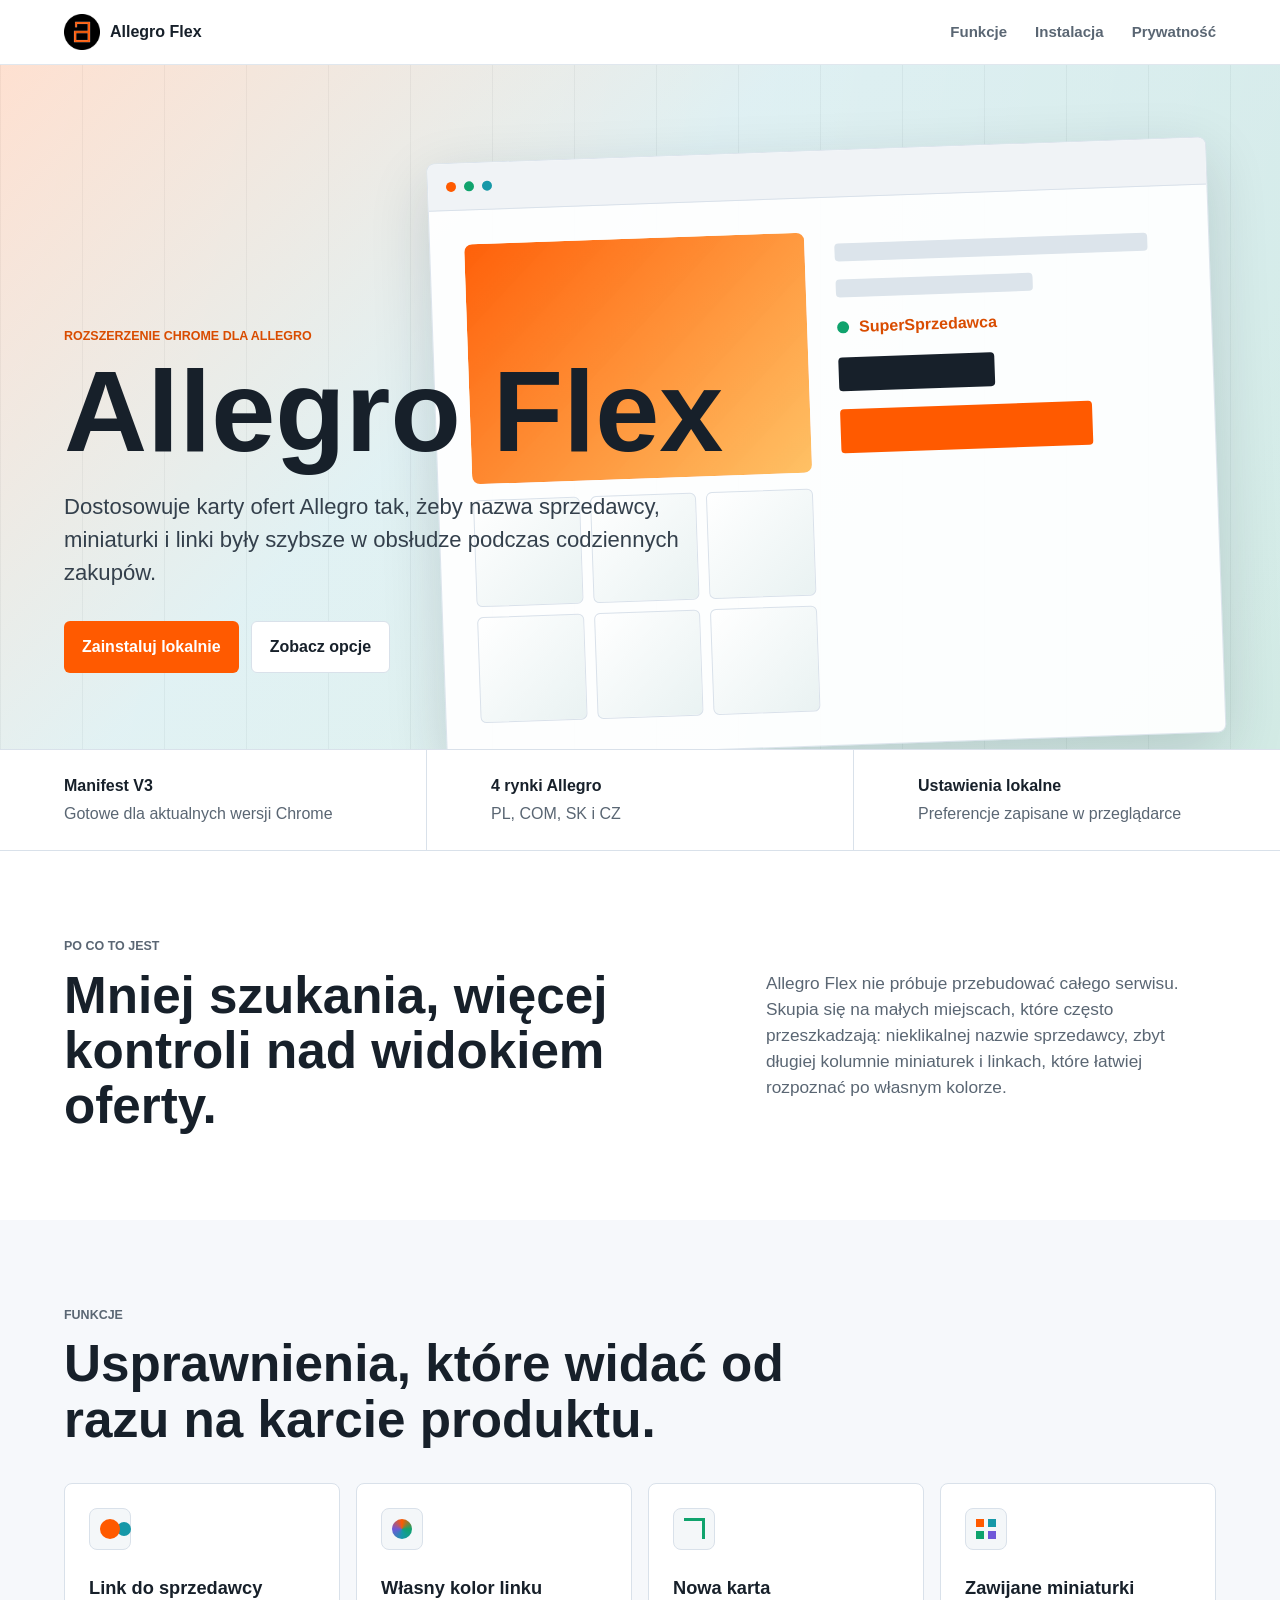
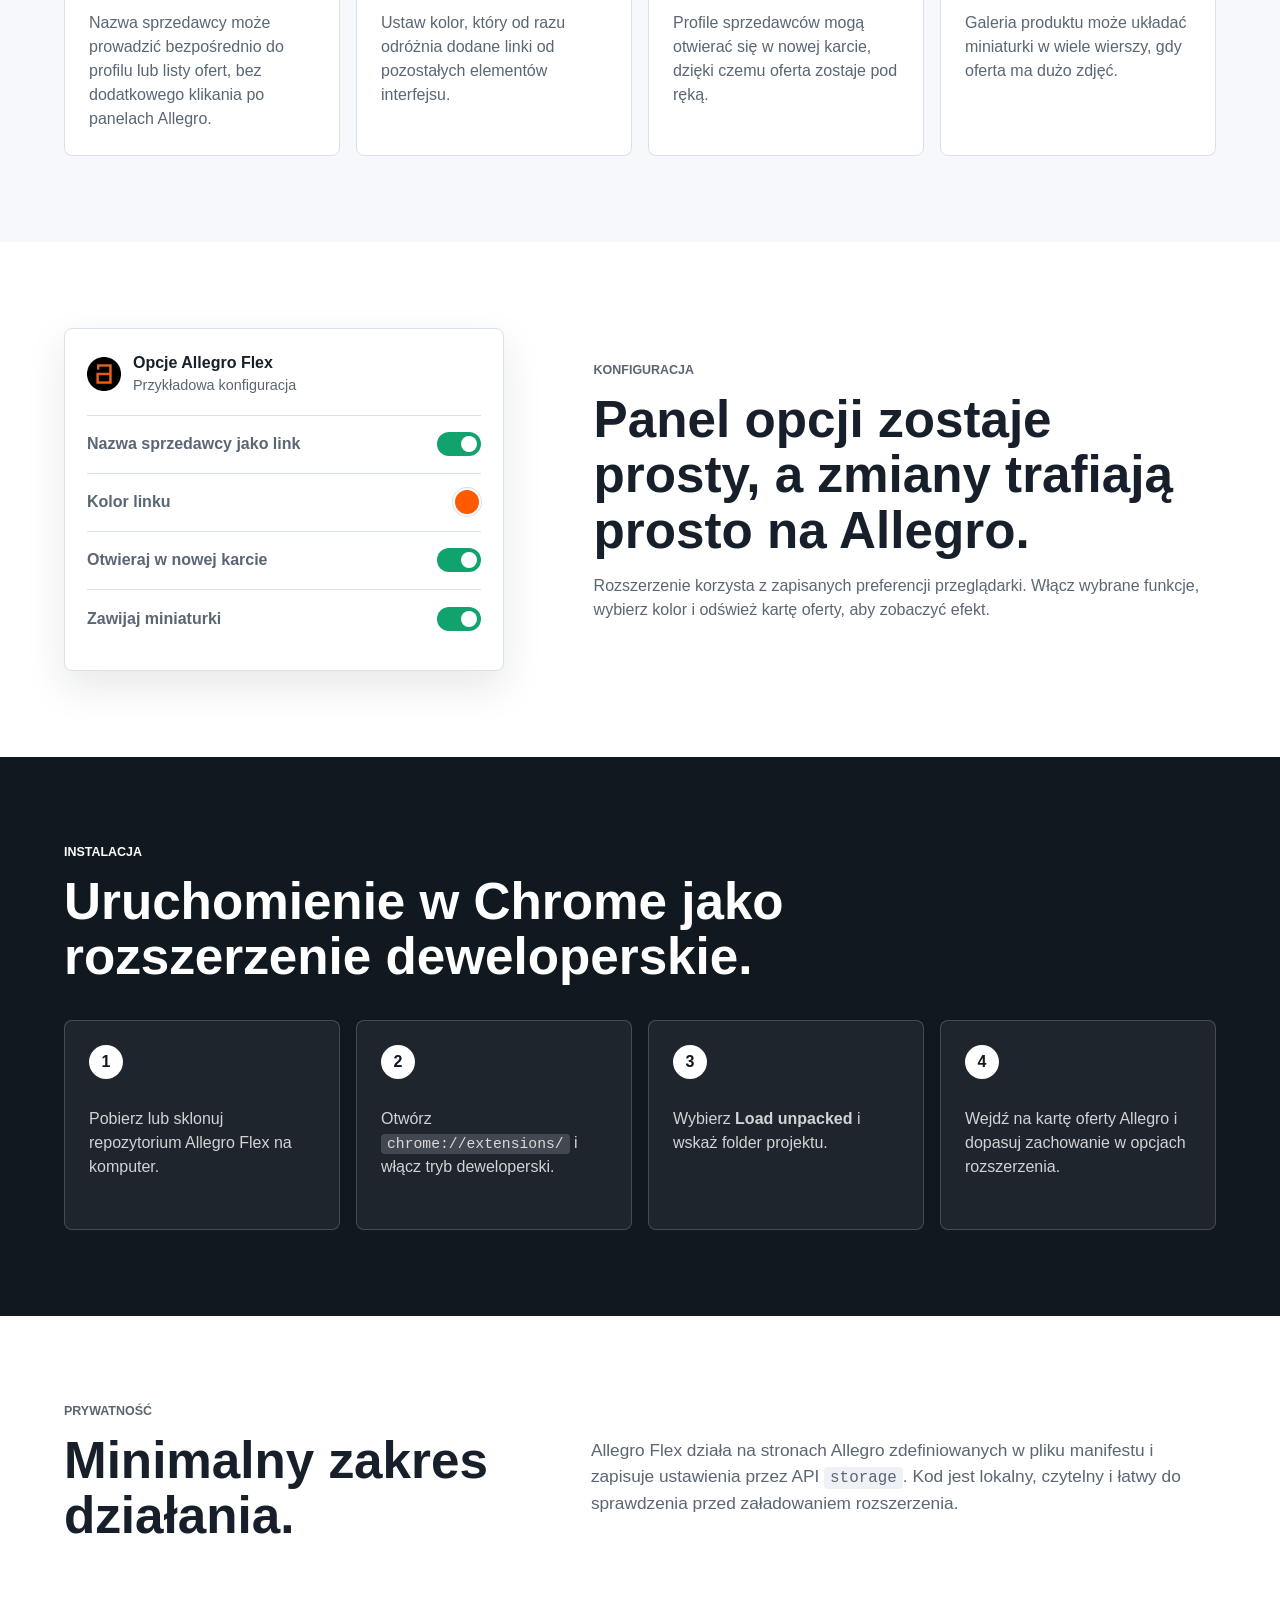
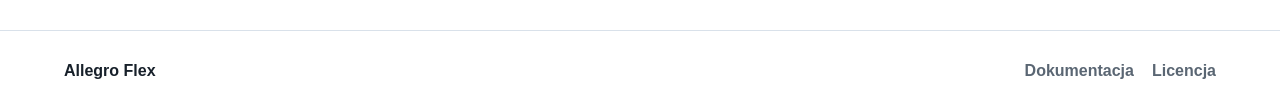
==== docs/index.html @ 7335cc81 "Add landing page and styles for Allegro Flex documentation" ====
<!DOCTYPE html>
<html lang="pl">
<head>
  <meta charset="UTF-8">
  <meta name="viewport" content="width=device-width, initial-scale=1.0">
  <meta name="description" content="Allegro Flex to rozszerzenie Chrome, które porządkuje karty ofert Allegro: linkuje sprzedawcę, ustawia kolor linków i zawija miniaturki galerii.">
  <title>Allegro Flex - wygodniejsze karty ofert Allegro</title>
  <link rel="stylesheet" href="landing.css">
</head>
<body>
<header class="site-header">
  <a class="brand" href="#top" aria-label="Allegro Flex">
    <img src="../images/flex.png" alt="" width="36" height="36">
    <span>Allegro Flex</span>
  </a>
  <nav class="top-nav" aria-label="Nawigacja">
    <a href="#features">Funkcje</a>
    <a href="#install">Instalacja</a>
    <a href="#privacy">Prywatność</a>
  </nav>
</header>

<main id="top">
  <section class="hero" aria-labelledby="hero-title">
    <div class="hero-backdrop" aria-hidden="true">
      <div class="market-window">
        <div class="window-bar">
          <span></span>
          <span></span>
          <span></span>
        </div>
        <div class="offer-layout">
          <div class="gallery-preview">
            <div class="main-image"></div>
            <div class="thumb-grid">
              <span></span>
              <span></span>
              <span></span>
              <span></span>
              <span></span>
              <span></span>
            </div>
          </div>
          <div class="offer-copy">
            <div class="line wide"></div>
            <div class="line medium"></div>
            <div class="seller-row">
              <span class="seller-dot"></span>
              <span>SuperSprzedawca</span>
            </div>
            <div class="price-line"></div>
            <div class="action-line"></div>
          </div>
        </div>
      </div>
    </div>

    <div class="hero-content">
      <p class="eyebrow">Rozszerzenie Chrome dla Allegro</p>
      <h1 id="hero-title">Allegro Flex</h1>
      <p class="hero-lead">Dostosowuje karty ofert Allegro tak, żeby nazwa sprzedawcy, miniaturki i linki były szybsze w obsłudze podczas codziennych zakupów.</p>
      <div class="hero-actions" aria-label="Główne akcje">
        <a class="button primary" href="#install">Zainstaluj lokalnie</a>
        <a class="button secondary" href="../options.html">Zobacz opcje</a>
      </div>
    </div>
  </section>

  <section class="proof-strip" aria-label="Najważniejsze informacje">
    <div>
      <strong>Manifest V3</strong>
      <span>Gotowe dla aktualnych wersji Chrome</span>
    </div>
    <div>
      <strong>4 rynki Allegro</strong>
      <span>PL, COM, SK i CZ</span>
    </div>
    <div>
      <strong>Ustawienia lokalne</strong>
      <span>Preferencje zapisane w przeglądarce</span>
    </div>
  </section>

  <section class="section intro" aria-labelledby="intro-title">
    <div class="section-copy">
      <p class="eyebrow">Po co to jest</p>
      <h2 id="intro-title">Mniej szukania, więcej kontroli nad widokiem oferty.</h2>
    </div>
    <p>Allegro Flex nie próbuje przebudować całego serwisu. Skupia się na małych miejscach, które często przeszkadzają: nieklikalnej nazwie sprzedawcy, zbyt długiej kolumnie miniaturek i linkach, które łatwiej rozpoznać po własnym kolorze.</p>
  </section>

  <section id="features" class="section features" aria-labelledby="features-title">
    <div class="section-heading">
      <p class="eyebrow">Funkcje</p>
      <h2 id="features-title">Usprawnienia, które widać od razu na karcie produktu.</h2>
    </div>
    <div class="feature-grid">
      <article class="feature-card">
        <span class="feature-icon link-icon" aria-hidden="true"></span>
        <h3>Link do sprzedawcy</h3>
        <p>Nazwa sprzedawcy może prowadzić bezpośrednio do profilu lub listy ofert, bez dodatkowego klikania po panelach Allegro.</p>
      </article>
      <article class="feature-card">
        <span class="feature-icon color-icon" aria-hidden="true"></span>
        <h3>Własny kolor linku</h3>
        <p>Ustaw kolor, który od razu odróżnia dodane linki od pozostałych elementów interfejsu.</p>
      </article>
      <article class="feature-card">
        <span class="feature-icon tab-icon" aria-hidden="true"></span>
        <h3>Nowa karta</h3>
        <p>Profile sprzedawców mogą otwierać się w nowej karcie, dzięki czemu oferta zostaje pod ręką.</p>
      </article>
      <article class="feature-card">
        <span class="feature-icon grid-icon" aria-hidden="true"></span>
        <h3>Zawijane miniaturki</h3>
        <p>Galeria produktu może układać miniaturki w wiele wierszy, gdy oferta ma dużo zdjęć.</p>
      </article>
    </div>
  </section>

  <section class="section experience" aria-labelledby="experience-title">
    <div class="settings-panel" aria-label="Podglad ustawien">
      <div class="panel-header">
        <img src="../images/flex.png" alt="" width="34" height="34">
        <div>
          <strong>Opcje Allegro Flex</strong>
          <span>Przykładowa konfiguracja</span>
        </div>
      </div>
      <div class="setting-row">
        <span>Nazwa sprzedawcy jako link</span>
        <span class="switch is-on" aria-hidden="true"></span>
      </div>
      <div class="setting-row">
        <span>Kolor linku</span>
        <span class="color-swatch" aria-hidden="true"></span>
      </div>
      <div class="setting-row">
        <span>Otwieraj w nowej karcie</span>
        <span class="switch is-on" aria-hidden="true"></span>
      </div>
      <div class="setting-row">
        <span>Zawijaj miniaturki</span>
        <span class="switch is-on" aria-hidden="true"></span>
      </div>
    </div>
    <div class="section-copy">
      <p class="eyebrow">Konfiguracja</p>
      <h2 id="experience-title">Panel opcji zostaje prosty, a zmiany trafiają prosto na Allegro.</h2>
      <p>Rozszerzenie korzysta z zapisanych preferencji przeglądarki. Włącz wybrane funkcje, wybierz kolor i odśwież kartę oferty, aby zobaczyć efekt.</p>
    </div>
  </section>

  <section id="install" class="section install" aria-labelledby="install-title">
    <div class="section-heading">
      <p class="eyebrow">Instalacja</p>
      <h2 id="install-title">Uruchomienie w Chrome jako rozszerzenie deweloperskie.</h2>
    </div>
    <ol class="steps">
      <li>
        <span>1</span>
        <p>Pobierz lub sklonuj repozytorium Allegro Flex na komputer.</p>
      </li>
      <li>
        <span>2</span>
        <p>Otwórz <code>chrome://extensions/</code> i włącz tryb deweloperski.</p>
      </li>
      <li>
        <span>3</span>
        <p>Wybierz <strong>Load unpacked</strong> i wskaż folder projektu.</p>
      </li>
      <li>
        <span>4</span>
        <p>Wejdź na kartę oferty Allegro i dopasuj zachowanie w opcjach rozszerzenia.</p>
      </li>
    </ol>
  </section>

  <section id="privacy" class="section privacy" aria-labelledby="privacy-title">
    <div>
      <p class="eyebrow">Prywatność</p>
      <h2 id="privacy-title">Minimalny zakres działania.</h2>
    </div>
    <p>Allegro Flex działa na stronach Allegro zdefiniowanych w pliku manifestu i zapisuje ustawienia przez API <code>storage</code>. Kod jest lokalny, czytelny i łatwy do sprawdzenia przed załadowaniem rozszerzenia.</p>
  </section>
</main>

<footer class="site-footer">
  <span>Allegro Flex</span>
  <a href="../README.md">Dokumentacja</a>
  <a href="../LICENSE">Licencja</a>
</footer>
</body>
</html>
---- docs/landing.css ----
:root {
    --ink: #17202a;
    --muted: #5a6673;
    --paper: #ffffff;
    --soft: #f6f8fb;
    --line: #d9e1ea;
    --orange: #ff5a00;
    --orange-dark: #d94c00;
    --green: #10a36d;
    --cyan: #1698a8;
    --violet: #6f58d9;
    --shadow: 0 20px 60px rgba(23, 32, 42, 0.16);
}

* {
    box-sizing: border-box;
}

html {
    scroll-behavior: smooth;
}

body {
    margin: 0;
    color: var(--ink);
    background: var(--paper);
    font-family: Arial, Helvetica, sans-serif;
    line-height: 1.5;
}

a {
    color: inherit;
}

.site-header {
    position: sticky;
    top: 0;
    z-index: 20;
    display: flex;
    align-items: center;
    justify-content: space-between;
    gap: 24px;
    padding: 14px clamp(20px, 5vw, 72px);
    background: rgba(255, 255, 255, 0.92);
    border-bottom: 1px solid rgba(217, 225, 234, 0.8);
    backdrop-filter: blur(18px);
}

.brand {
    display: inline-flex;
    align-items: center;
    gap: 10px;
    min-width: fit-content;
    color: var(--ink);
    font-weight: 800;
    text-decoration: none;
}

.brand img {
    border-radius: 8px;
}

.top-nav {
    display: flex;
    align-items: center;
    gap: clamp(12px, 3vw, 28px);
    color: var(--muted);
    font-size: 0.94rem;
    font-weight: 700;
}

.top-nav a {
    text-decoration: none;
}

.top-nav a:hover {
    color: var(--orange-dark);
}

.hero {
    position: relative;
    min-height: 76vh;
    display: grid;
    align-items: end;
    overflow: hidden;
    padding: 160px clamp(20px, 5vw, 72px) 76px;
    background:
        linear-gradient(100deg, rgba(255, 255, 255, 0.95) 0%, rgba(255, 255, 255, 0.86) 43%, rgba(255, 255, 255, 0.3) 100%),
        #eef4f7;
}

.hero-backdrop {
    position: absolute;
    inset: 0;
    display: grid;
    place-items: center end;
    padding: 110px clamp(18px, 5vw, 80px) 48px;
    pointer-events: none;
}

.hero-backdrop::before {
    position: absolute;
    inset: 0;
    content: "";
    background:
        linear-gradient(135deg, rgba(255, 90, 0, 0.18), rgba(22, 152, 168, 0.12) 40%, rgba(16, 163, 109, 0.14)),
        repeating-linear-gradient(90deg, rgba(23, 32, 42, 0.05) 0 1px, transparent 1px 82px);
}

.market-window {
    position: relative;
    width: min(780px, 62vw);
    min-height: 420px;
    overflow: hidden;
    background: rgba(255, 255, 255, 0.92);
    border: 1px solid rgba(217, 225, 234, 0.9);
    border-radius: 8px;
    box-shadow: var(--shadow);
    transform: rotate(-2deg) translateY(10px);
}

.window-bar {
    display: flex;
    gap: 8px;
    padding: 18px;
    background: #f0f3f6;
    border-bottom: 1px solid var(--line);
}

.window-bar span {
    width: 10px;
    height: 10px;
    border-radius: 999px;
    background: var(--orange);
}

.window-bar span:nth-child(2) {
    background: var(--green);
}

.window-bar span:nth-child(3) {
    background: var(--cyan);
}

.offer-layout {
    display: grid;
    grid-template-columns: 1fr 1fr;
    gap: 30px;
    padding: 34px;
}

.gallery-preview {
    display: grid;
    gap: 16px;
}

.main-image {
    min-height: 240px;
    border-radius: 8px;
    background:
        linear-gradient(135deg, rgba(255, 90, 0, 0.96), rgba(255, 188, 88, 0.92)),
        linear-gradient(45deg, #f2f5f8, #ffffff);
}

.thumb-grid {
    display: grid;
    grid-template-columns: repeat(3, 1fr);
    gap: 10px;
}

.thumb-grid span {
    aspect-ratio: 1;
    border: 1px solid var(--line);
    border-radius: 6px;
    background: linear-gradient(135deg, #ffffff, #e9f2f2);
}

.offer-copy {
    display: grid;
    align-content: start;
    gap: 18px;
    padding-top: 12px;
}

.line,
.price-line,
.action-line {
    height: 18px;
    border-radius: 4px;
    background: #dce4eb;
}

.line.wide {
    width: 92%;
}

.line.medium {
    width: 58%;
}

.seller-row {
    display: inline-flex;
    align-items: center;
    gap: 10px;
    width: fit-content;
    color: var(--orange-dark);
    font-weight: 800;
}

.seller-dot {
    width: 12px;
    height: 12px;
    border-radius: 999px;
    background: var(--green);
}

.price-line {
    width: 46%;
    height: 34px;
    background: var(--ink);
}

.action-line {
    width: 74%;
    height: 44px;
    background: var(--orange);
}

.hero-content {
    position: relative;
    z-index: 2;
    max-width: 740px;
}

.eyebrow {
    margin: 0 0 12px;
    color: var(--orange-dark);
    font-size: 0.78rem;
    font-weight: 900;
    letter-spacing: 0;
    text-transform: uppercase;
}

h1,
h2,
h3,
p {
    overflow-wrap: anywhere;
}

h1 {
    margin: 0;
    font-size: clamp(3.2rem, 9vw, 7.4rem);
    line-height: 0.94;
    letter-spacing: 0;
}

.hero-lead {
    max-width: 660px;
    margin: 24px 0 0;
    color: #34404c;
    font-size: clamp(1.12rem, 2vw, 1.38rem);
}

.hero-actions {
    display: flex;
    flex-wrap: wrap;
    gap: 12px;
    margin-top: 32px;
}

.button {
    display: inline-flex;
    align-items: center;
    justify-content: center;
    min-height: 48px;
    padding: 13px 18px;
    border-radius: 6px;
    font-weight: 800;
    text-decoration: none;
}

.button.primary {
    color: #ffffff;
    background: var(--orange);
}

.button.primary:hover {
    background: var(--orange-dark);
}

.button.secondary {
    color: var(--ink);
    background: #ffffff;
    border: 1px solid var(--line);
}

.proof-strip {
    display: grid;
    grid-template-columns: repeat(3, 1fr);
    gap: 1px;
    background: var(--line);
    border-block: 1px solid var(--line);
}

.proof-strip div {
    display: grid;
    gap: 4px;
    padding: 24px clamp(20px, 5vw, 72px);
    background: var(--paper);
}

.proof-strip strong {
    font-size: 1rem;
}

.proof-strip span,
.section p,
.feature-card p,
.setting-row,
.site-footer {
    color: var(--muted);
}

.section {
    padding: 86px clamp(20px, 5vw, 72px);
}

.section-heading {
    max-width: 760px;
    margin-bottom: 36px;
}

.section-copy {
    max-width: 660px;
}

.section h2 {
    margin: 0;
    font-size: clamp(2rem, 4vw, 3.5rem);
    line-height: 1.08;
    letter-spacing: 0;
}

.intro {
    display: grid;
    grid-template-columns: minmax(0, 1fr) minmax(280px, 0.72fr);
    gap: clamp(32px, 6vw, 90px);
    align-items: start;
}

.intro > p {
    margin: 34px 0 0;
    font-size: 1.08rem;
}

.features {
    background: var(--soft);
}

.feature-grid {
    display: grid;
    grid-template-columns: repeat(4, 1fr);
    gap: 16px;
}

.feature-card {
    min-height: 250px;
    padding: 24px;
    background: var(--paper);
    border: 1px solid var(--line);
    border-radius: 8px;
}

.feature-icon {
    display: grid;
    place-items: center;
    width: 42px;
    height: 42px;
    margin-bottom: 24px;
    border-radius: 8px;
    background: #f4f7f9;
    border: 1px solid var(--line);
}

.feature-icon::before {
    content: "";
    display: block;
    width: 20px;
    height: 20px;
    background: var(--orange);
}

.link-icon::before {
    border-radius: 999px;
    box-shadow: 14px 0 0 -3px var(--cyan);
}

.color-icon::before {
    border-radius: 50%;
    background: conic-gradient(var(--orange), var(--green), var(--cyan), var(--violet), var(--orange));
}

.tab-icon::before {
    width: 18px;
    height: 18px;
    border: 3px solid var(--green);
    border-left: 0;
    border-bottom: 0;
    background: transparent;
}

.grid-icon::before {
    background:
        linear-gradient(var(--orange) 0 0) 0 0 / 8px 8px,
        linear-gradient(var(--cyan) 0 0) 12px 0 / 8px 8px,
        linear-gradient(var(--green) 0 0) 0 12px / 8px 8px,
        linear-gradient(var(--violet) 0 0) 12px 12px / 8px 8px;
    background-repeat: no-repeat;
}

.feature-card h3 {
    margin: 0 0 10px;
    font-size: 1.14rem;
}

.feature-card p {
    margin: 0;
}

.experience {
    display: grid;
    grid-template-columns: minmax(280px, 440px) minmax(0, 1fr);
    gap: clamp(32px, 7vw, 100px);
    align-items: center;
}

.settings-panel {
    padding: 22px;
    border: 1px solid var(--line);
    border-radius: 8px;
    background: var(--paper);
    box-shadow: 0 16px 40px rgba(23, 32, 42, 0.1);
}

.panel-header {
    display: flex;
    align-items: center;
    gap: 12px;
    padding-bottom: 18px;
    border-bottom: 1px solid var(--line);
}

.panel-header img {
    border-radius: 8px;
}

.panel-header div {
    display: grid;
}

.panel-header span {
    color: var(--muted);
    font-size: 0.9rem;
}

.setting-row {
    display: flex;
    align-items: center;
    justify-content: space-between;
    gap: 18px;
    min-height: 58px;
    border-bottom: 1px solid var(--line);
    font-weight: 700;
}

.setting-row:last-child {
    border-bottom: 0;
}

.switch {
    position: relative;
    width: 44px;
    height: 24px;
    flex: 0 0 auto;
    border-radius: 999px;
    background: #b7c1ca;
}

.switch::after {
    position: absolute;
    top: 4px;
    left: 4px;
    width: 16px;
    height: 16px;
    content: "";
    border-radius: 999px;
    background: #ffffff;
}

.switch.is-on {
    background: var(--green);
}

.switch.is-on::after {
    left: 24px;
}

.color-swatch {
    width: 28px;
    height: 28px;
    flex: 0 0 auto;
    border: 2px solid #ffffff;
    border-radius: 999px;
    background: var(--orange);
    box-shadow: 0 0 0 1px var(--line);
}

.install {
    background: #101820;
    color: #ffffff;
}

.install .eyebrow,
.install .section-heading {
    color: #ffffff;
}

.steps {
    display: grid;
    grid-template-columns: repeat(4, 1fr);
    gap: 16px;
    margin: 0;
    padding: 0;
    list-style: none;
}

.steps li {
    min-height: 210px;
    padding: 24px;
    border: 1px solid rgba(255, 255, 255, 0.18);
    border-radius: 8px;
    background: rgba(255, 255, 255, 0.06);
}

.steps span {
    display: grid;
    place-items: center;
    width: 34px;
    height: 34px;
    margin-bottom: 28px;
    color: #101820;
    border-radius: 999px;
    background: #ffffff;
    font-weight: 900;
}

.steps p {
    margin: 0;
    color: rgba(255, 255, 255, 0.8);
}

code {
    padding: 2px 6px;
    border-radius: 4px;
    color: inherit;
    background: rgba(255, 255, 255, 0.16);
    font-family: "SFMono-Regular", Consolas, monospace;
    font-size: 0.92em;
}

.privacy {
    display: grid;
    grid-template-columns: minmax(240px, 0.72fr) minmax(0, 1fr);
    gap: clamp(28px, 6vw, 80px);
    align-items: start;
    border-bottom: 1px solid var(--line);
}

.privacy p:last-child {
    margin-top: 36px;
    font-size: 1.08rem;
}

.privacy code {
    background: #eef2f6;
}

.site-footer {
    display: flex;
    flex-wrap: wrap;
    align-items: center;
    gap: 18px;
    padding: 28px clamp(20px, 5vw, 72px);
    font-weight: 700;
}

.site-footer span {
    margin-right: auto;
    color: var(--ink);
}

.site-footer a {
    text-decoration: none;
}

.site-footer a:hover {
    color: var(--orange-dark);
}

@media (max-width: 980px) {
    .hero {
        min-height: 82vh;
        padding-top: 132px;
    }

    .hero-backdrop {
        place-items: center;
        opacity: 0.36;
    }

    .market-window {
        width: min(820px, 92vw);
    }

    .proof-strip,
    .intro,
    .experience,
    .privacy {
        grid-template-columns: 1fr;
    }

    .feature-grid,
    .steps {
        grid-template-columns: repeat(2, 1fr);
    }

    .privacy p:last-child,
    .intro > p {
        margin-top: 0;
    }
}

@media (max-width: 680px) {
    .site-header {
        position: static;
        align-items: flex-start;
        flex-direction: column;
        gap: 12px;
    }

    .top-nav {
        width: 100%;
        justify-content: space-between;
        gap: 10px;
        font-size: 0.88rem;
    }

    .hero {
        min-height: 84vh;
        padding: 104px 20px 56px;
    }

    .hero-backdrop {
        padding: 96px 10px 20px;
        opacity: 0.22;
    }

    .market-window {
        width: 760px;
        transform: rotate(-4deg) translateX(120px);
    }

    .hero-actions {
        flex-direction: column;
        align-items: stretch;
    }

    .proof-strip,
    .feature-grid,
    .steps {
        grid-template-columns: 1fr;
    }

    .section {
        padding: 64px 20px;
    }

    .feature-card,
    .steps li {
        min-height: auto;
    }

    .setting-row {
        align-items: flex-start;
        flex-direction: column;
        padding: 16px 0;
    }

    .site-footer {
        align-items: flex-start;
        flex-direction: column;
    }
}
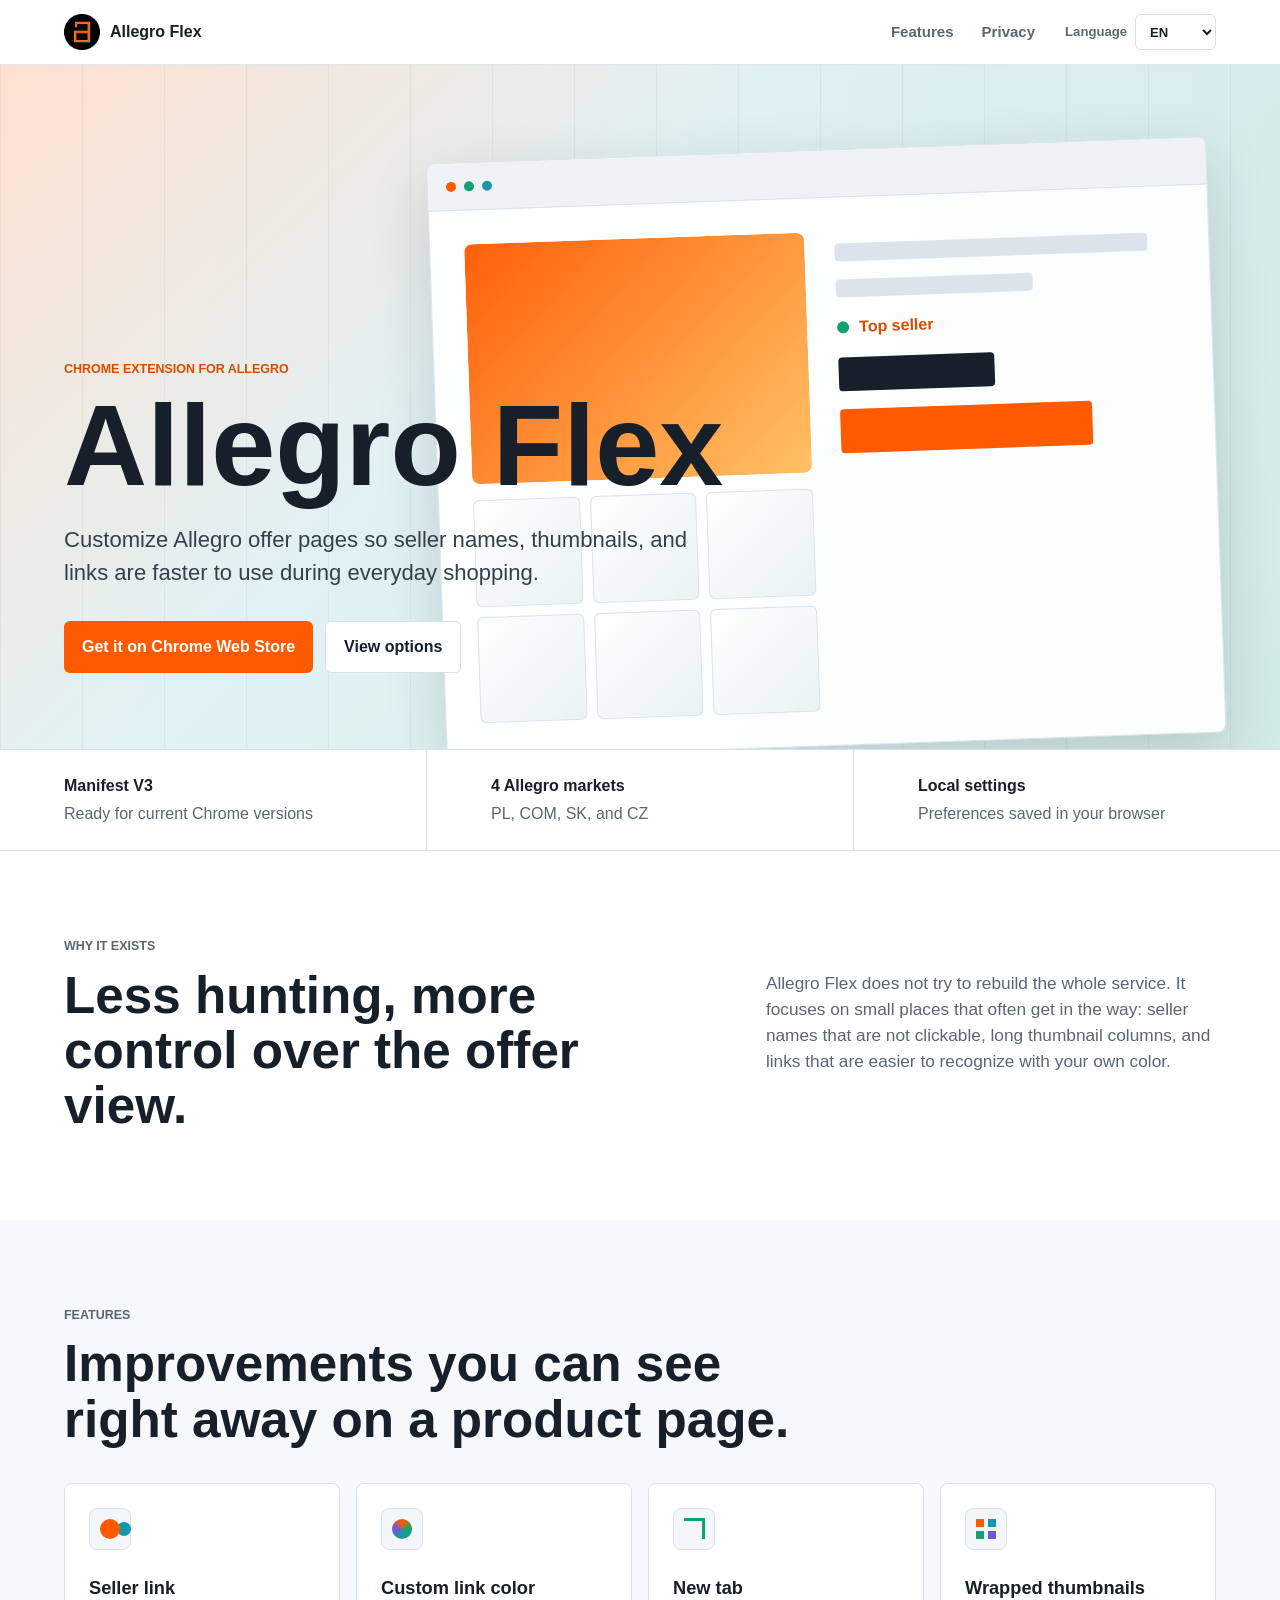
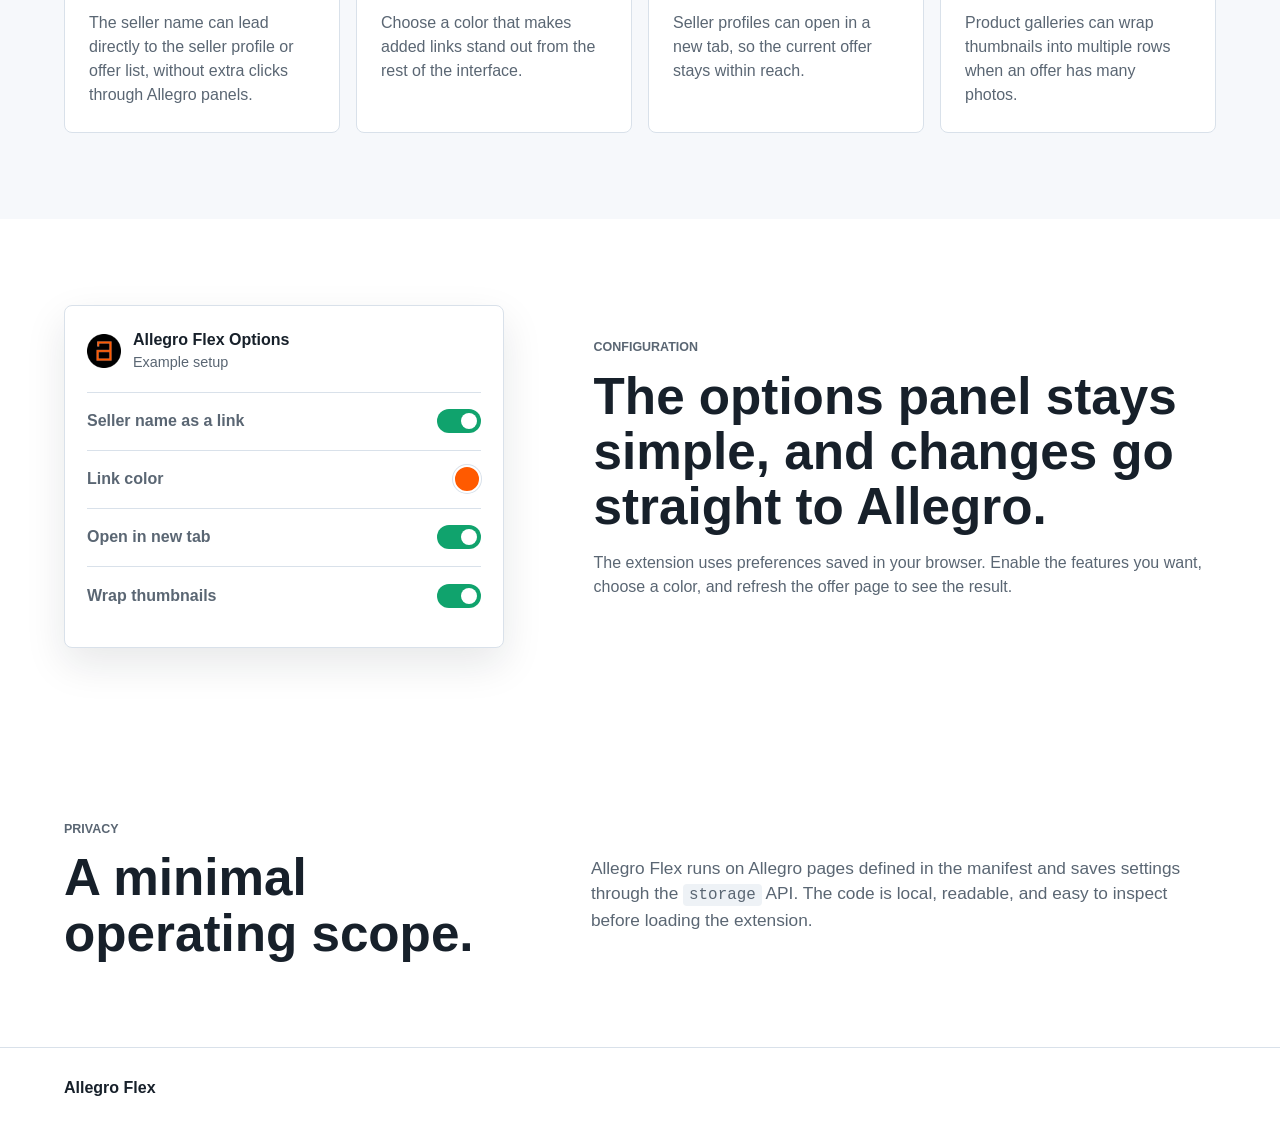
==== commit c3176ff2: "Add multi-language support and interactive language picker to the docs" ====
--- a/docs/index.html
+++ b/docs/index.html
@@ -1,23 +1,35 @@
 <!DOCTYPE html>
-<html lang="pl">
+<html lang="en">
 <head>
   <meta charset="UTF-8">
   <meta name="viewport" content="width=device-width, initial-scale=1.0">
-  <meta name="description" content="Allegro Flex to rozszerzenie Chrome, które porządkuje karty ofert Allegro: linkuje sprzedawcę, ustawia kolor linków i zawija miniaturki galerii.">
-  <title>Allegro Flex - wygodniejsze karty ofert Allegro</title>
+  <meta name="description" content="Allegro Flex is a Chrome extension that makes Allegro offer pages easier to use by linking seller names, coloring links, and wrapping gallery thumbnails.">
+  <title>Allegro Flex - better Allegro offer pages</title>
   <link rel="stylesheet" href="landing.css">
+  <script src="landing.js" defer></script>
 </head>
 <body>
 <header class="site-header">
   <a class="brand" href="#top" aria-label="Allegro Flex">
-    <img src="../images/flex.png" alt="" width="36" height="36">
+    <img src="./images/flex.png" alt="" width="36" height="36">
     <span>Allegro Flex</span>
   </a>
-  <nav class="top-nav" aria-label="Nawigacja">
-    <a href="#features">Funkcje</a>
-    <a href="#install">Instalacja</a>
-    <a href="#privacy">Prywatność</a>
-  </nav>
+  <div class="header-actions">
+    <nav class="top-nav" aria-label="Navigation" data-i18n-aria-label="navLabel">
+      <a href="#features" data-i18n="navFeatures">Features</a>
+      <a href="#privacy" data-i18n="navPrivacy">Privacy</a>
+    </nav>
+    <label class="language-picker">
+      <span data-i18n="languageLabel">Language</span>
+      <select id="languageSelect" aria-label="Language" data-i18n-aria-label="languageLabel">
+        <option value="en">EN</option>
+        <option value="pl">PL</option>
+        <option value="cs">CS</option>
+        <option value="sk">SK</option>
+        <option value="uk">UK</option>
+      </select>
+    </label>
+  </div>
 </header>
 
 <main id="top">
@@ -46,7 +58,7 @@
             <div class="line medium"></div>
             <div class="seller-row">
               <span class="seller-dot"></span>
-              <span>SuperSprzedawca</span>
+              <span data-i18n="sellerExample">Top seller</span>
             </div>
             <div class="price-line"></div>
             <div class="action-line"></div>
@@ -56,139 +68,112 @@
     </div>
 
     <div class="hero-content">
-      <p class="eyebrow">Rozszerzenie Chrome dla Allegro</p>
+      <p class="eyebrow" data-i18n="heroEyebrow">Chrome extension for Allegro</p>
       <h1 id="hero-title">Allegro Flex</h1>
-      <p class="hero-lead">Dostosowuje karty ofert Allegro tak, żeby nazwa sprzedawcy, miniaturki i linki były szybsze w obsłudze podczas codziennych zakupów.</p>
-      <div class="hero-actions" aria-label="Główne akcje">
-        <a class="button primary" href="#install">Zainstaluj lokalnie</a>
-        <a class="button secondary" href="../options.html">Zobacz opcje</a>
+      <p class="hero-lead" data-i18n="heroLead">Customize Allegro offer pages so seller names, thumbnails, and links are faster to use during everyday shopping.</p>
+      <div class="hero-actions" aria-label="Main actions" data-i18n-aria-label="heroActionsLabel">
+        <a class="button primary" href="https://chromewebstore.google.com/search/Allegro%20Flex" data-i18n="primaryCta">Get it on Chrome Web Store</a>
+        <a class="button secondary" href="#options" data-i18n="secondaryCta">View options</a>
       </div>
     </div>
   </section>
 
-  <section class="proof-strip" aria-label="Najważniejsze informacje">
+  <section class="proof-strip" aria-label="Highlights" data-i18n-aria-label="proofLabel">
     <div>
-      <strong>Manifest V3</strong>
-      <span>Gotowe dla aktualnych wersji Chrome</span>
+      <strong data-i18n="proofManifestTitle">Manifest V3</strong>
+      <span data-i18n="proofManifestText">Ready for current Chrome versions</span>
     </div>
     <div>
-      <strong>4 rynki Allegro</strong>
-      <span>PL, COM, SK i CZ</span>
+      <strong data-i18n="proofMarketsTitle">4 Allegro markets</strong>
+      <span data-i18n="proofMarketsText">PL, COM, SK, and CZ</span>
     </div>
     <div>
-      <strong>Ustawienia lokalne</strong>
-      <span>Preferencje zapisane w przeglądarce</span>
+      <strong data-i18n="proofSettingsTitle">Local settings</strong>
+      <span data-i18n="proofSettingsText">Preferences saved in your browser</span>
     </div>
   </section>
 
   <section class="section intro" aria-labelledby="intro-title">
     <div class="section-copy">
-      <p class="eyebrow">Po co to jest</p>
-      <h2 id="intro-title">Mniej szukania, więcej kontroli nad widokiem oferty.</h2>
+      <p class="eyebrow" data-i18n="introEyebrow">Why it exists</p>
+      <h2 id="intro-title" data-i18n="introTitle">Less hunting, more control over the offer view.</h2>
     </div>
-    <p>Allegro Flex nie próbuje przebudować całego serwisu. Skupia się na małych miejscach, które często przeszkadzają: nieklikalnej nazwie sprzedawcy, zbyt długiej kolumnie miniaturek i linkach, które łatwiej rozpoznać po własnym kolorze.</p>
+    <p data-i18n="introText">Allegro Flex does not try to rebuild the whole service. It focuses on small places that often get in the way: seller names that are not clickable, long thumbnail columns, and links that are easier to recognize with your own color.</p>
   </section>
 
   <section id="features" class="section features" aria-labelledby="features-title">
     <div class="section-heading">
-      <p class="eyebrow">Funkcje</p>
-      <h2 id="features-title">Usprawnienia, które widać od razu na karcie produktu.</h2>
+      <p class="eyebrow" data-i18n="featuresEyebrow">Features</p>
+      <h2 id="features-title" data-i18n="featuresTitle">Improvements you can see right away on a product page.</h2>
     </div>
     <div class="feature-grid">
       <article class="feature-card">
         <span class="feature-icon link-icon" aria-hidden="true"></span>
-        <h3>Link do sprzedawcy</h3>
-        <p>Nazwa sprzedawcy może prowadzić bezpośrednio do profilu lub listy ofert, bez dodatkowego klikania po panelach Allegro.</p>
+        <h3 data-i18n="featureSellerTitle">Seller link</h3>
+        <p data-i18n="featureSellerText">The seller name can lead directly to the seller profile or offer list, without extra clicks through Allegro panels.</p>
       </article>
       <article class="feature-card">
         <span class="feature-icon color-icon" aria-hidden="true"></span>
-        <h3>Własny kolor linku</h3>
-        <p>Ustaw kolor, który od razu odróżnia dodane linki od pozostałych elementów interfejsu.</p>
+        <h3 data-i18n="featureColorTitle">Custom link color</h3>
+        <p data-i18n="featureColorText">Choose a color that makes added links stand out from the rest of the interface.</p>
       </article>
       <article class="feature-card">
         <span class="feature-icon tab-icon" aria-hidden="true"></span>
-        <h3>Nowa karta</h3>
-        <p>Profile sprzedawców mogą otwierać się w nowej karcie, dzięki czemu oferta zostaje pod ręką.</p>
+        <h3 data-i18n="featureTabTitle">New tab</h3>
+        <p data-i18n="featureTabText">Seller profiles can open in a new tab, so the current offer stays within reach.</p>
       </article>
       <article class="feature-card">
         <span class="feature-icon grid-icon" aria-hidden="true"></span>
-        <h3>Zawijane miniaturki</h3>
-        <p>Galeria produktu może układać miniaturki w wiele wierszy, gdy oferta ma dużo zdjęć.</p>
+        <h3 data-i18n="featureThumbsTitle">Wrapped thumbnails</h3>
+        <p data-i18n="featureThumbsText">Product galleries can wrap thumbnails into multiple rows when an offer has many photos.</p>
       </article>
     </div>
   </section>
 
-  <section class="section experience" aria-labelledby="experience-title">
-    <div class="settings-panel" aria-label="Podglad ustawien">
+  <section id="options" class="section experience" aria-labelledby="experience-title">
+    <div class="settings-panel" aria-label="Settings preview" data-i18n-aria-label="settingsPreviewLabel">
       <div class="panel-header">
-        <img src="../images/flex.png" alt="" width="34" height="34">
+        <img src="./images/flex.png" alt="" width="34" height="34">
         <div>
-          <strong>Opcje Allegro Flex</strong>
-          <span>Przykładowa konfiguracja</span>
+          <strong data-i18n="optionsTitle">Allegro Flex Options</strong>
+          <span data-i18n="optionsSubtitle">Example setup</span>
         </div>
       </div>
       <div class="setting-row">
-        <span>Nazwa sprzedawcy jako link</span>
+        <span data-i18n="settingSeller">Seller name as a link</span>
         <span class="switch is-on" aria-hidden="true"></span>
       </div>
       <div class="setting-row">
-        <span>Kolor linku</span>
+        <span data-i18n="settingColor">Link color</span>
         <span class="color-swatch" aria-hidden="true"></span>
       </div>
       <div class="setting-row">
-        <span>Otwieraj w nowej karcie</span>
+        <span data-i18n="settingNewTab">Open in new tab</span>
         <span class="switch is-on" aria-hidden="true"></span>
       </div>
       <div class="setting-row">
-        <span>Zawijaj miniaturki</span>
+        <span data-i18n="settingThumbs">Wrap thumbnails</span>
         <span class="switch is-on" aria-hidden="true"></span>
       </div>
     </div>
     <div class="section-copy">
-      <p class="eyebrow">Konfiguracja</p>
-      <h2 id="experience-title">Panel opcji zostaje prosty, a zmiany trafiają prosto na Allegro.</h2>
-      <p>Rozszerzenie korzysta z zapisanych preferencji przeglądarki. Włącz wybrane funkcje, wybierz kolor i odśwież kartę oferty, aby zobaczyć efekt.</p>
+      <p class="eyebrow" data-i18n="experienceEyebrow">Configuration</p>
+      <h2 id="experience-title" data-i18n="experienceTitle">The options panel stays simple, and changes go straight to Allegro.</h2>
+      <p data-i18n="experienceText">The extension uses preferences saved in your browser. Enable the features you want, choose a color, and refresh the offer page to see the result.</p>
     </div>
-  </section>
-
-  <section id="install" class="section install" aria-labelledby="install-title">
-    <div class="section-heading">
-      <p class="eyebrow">Instalacja</p>
-      <h2 id="install-title">Uruchomienie w Chrome jako rozszerzenie deweloperskie.</h2>
-    </div>
-    <ol class="steps">
-      <li>
-        <span>1</span>
-        <p>Pobierz lub sklonuj repozytorium Allegro Flex na komputer.</p>
-      </li>
-      <li>
-        <span>2</span>
-        <p>Otwórz <code>chrome://extensions/</code> i włącz tryb deweloperski.</p>
-      </li>
-      <li>
-        <span>3</span>
-        <p>Wybierz <strong>Load unpacked</strong> i wskaż folder projektu.</p>
-      </li>
-      <li>
-        <span>4</span>
-        <p>Wejdź na kartę oferty Allegro i dopasuj zachowanie w opcjach rozszerzenia.</p>
-      </li>
-    </ol>
   </section>
 
   <section id="privacy" class="section privacy" aria-labelledby="privacy-title">
     <div>
-      <p class="eyebrow">Prywatność</p>
-      <h2 id="privacy-title">Minimalny zakres działania.</h2>
+      <p class="eyebrow" data-i18n="privacyEyebrow">Privacy</p>
+      <h2 id="privacy-title" data-i18n="privacyTitle">A minimal operating scope.</h2>
     </div>
-    <p>Allegro Flex działa na stronach Allegro zdefiniowanych w pliku manifestu i zapisuje ustawienia przez API <code>storage</code>. Kod jest lokalny, czytelny i łatwy do sprawdzenia przed załadowaniem rozszerzenia.</p>
+    <p><span data-i18n="privacyTextBefore">Allegro Flex runs on Allegro pages defined in the manifest and saves settings through the</span> <code>storage</code> <span data-i18n="privacyTextAfter">API. The code is local, readable, and easy to inspect before loading the extension.</span></p>
   </section>
 </main>
 
 <footer class="site-footer">
   <span>Allegro Flex</span>
-  <a href="../README.md">Dokumentacja</a>
-  <a href="../LICENSE">Licencja</a>
 </footer>
 </body>
 </html>
--- a/docs/landing.css
+++ b/docs/landing.css
@@ -60,6 +60,13 @@
     border-radius: 8px;
 }
 
+.header-actions {
+    display: flex;
+    align-items: center;
+    justify-content: flex-end;
+    gap: clamp(14px, 3vw, 30px);
+}
+
 .top-nav {
     display: flex;
     align-items: center;
@@ -75,6 +82,32 @@
 
 .top-nav a:hover {
     color: var(--orange-dark);
+}
+
+.language-picker {
+    display: inline-flex;
+    align-items: center;
+    gap: 8px;
+    color: var(--muted);
+    font-size: 0.82rem;
+    font-weight: 800;
+}
+
+.language-picker select {
+    min-width: 68px;
+    height: 36px;
+    padding: 0 30px 0 10px;
+    color: var(--ink);
+    background: #ffffff;
+    border: 1px solid var(--line);
+    border-radius: 6px;
+    font: inherit;
+    cursor: pointer;
+}
+
+.language-picker select:focus {
+    outline: 2px solid rgba(255, 90, 0, 0.28);
+    outline-offset: 2px;
 }
 
 .hero {
@@ -516,50 +549,6 @@
     box-shadow: 0 0 0 1px var(--line);
 }
 
-.install {
-    background: #101820;
-    color: #ffffff;
-}
-
-.install .eyebrow,
-.install .section-heading {
-    color: #ffffff;
-}
-
-.steps {
-    display: grid;
-    grid-template-columns: repeat(4, 1fr);
-    gap: 16px;
-    margin: 0;
-    padding: 0;
-    list-style: none;
-}
-
-.steps li {
-    min-height: 210px;
-    padding: 24px;
-    border: 1px solid rgba(255, 255, 255, 0.18);
-    border-radius: 8px;
-    background: rgba(255, 255, 255, 0.06);
-}
-
-.steps span {
-    display: grid;
-    place-items: center;
-    width: 34px;
-    height: 34px;
-    margin-bottom: 28px;
-    color: #101820;
-    border-radius: 999px;
-    background: #ffffff;
-    font-weight: 900;
-}
-
-.steps p {
-    margin: 0;
-    color: rgba(255, 255, 255, 0.8);
-}
-
 code {
     padding: 2px 6px;
     border-radius: 4px;
@@ -630,8 +619,7 @@
         grid-template-columns: 1fr;
     }
 
-    .feature-grid,
-    .steps {
+    .feature-grid {
         grid-template-columns: repeat(2, 1fr);
     }
 
@@ -649,6 +637,13 @@
         gap: 12px;
     }
 
+    .header-actions {
+        width: 100%;
+        align-items: flex-start;
+        flex-direction: column;
+        gap: 14px;
+    }
+
     .top-nav {
         width: 100%;
         justify-content: space-between;
@@ -656,6 +651,11 @@
         font-size: 0.88rem;
     }
 
+    .language-picker {
+        width: 100%;
+        justify-content: space-between;
+    }
+
     .hero {
         min-height: 84vh;
         padding: 104px 20px 56px;
@@ -677,8 +677,7 @@
     }
 
     .proof-strip,
-    .feature-grid,
-    .steps {
+    .feature-grid {
         grid-template-columns: 1fr;
     }
 
@@ -686,8 +685,7 @@
         padding: 64px 20px;
     }
 
-    .feature-card,
-    .steps li {
+    .feature-card {
         min-height: auto;
     }
 
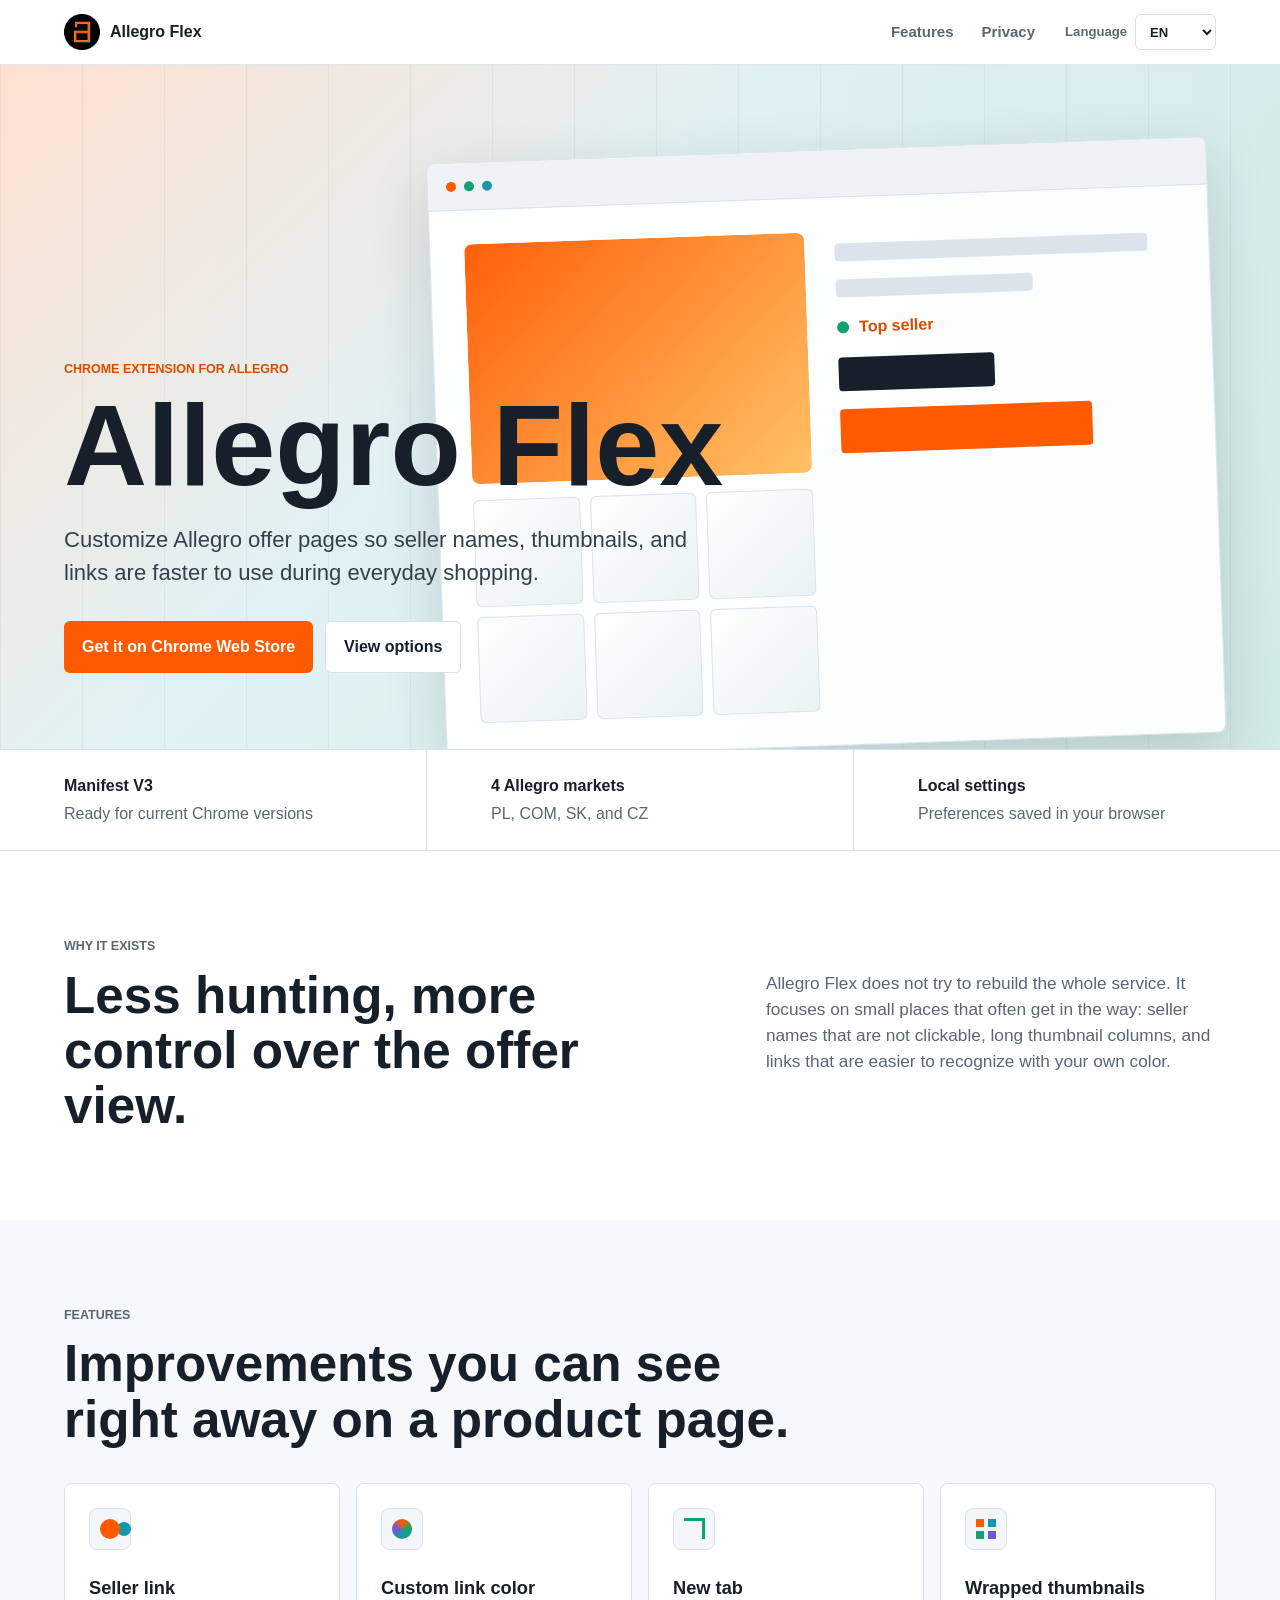
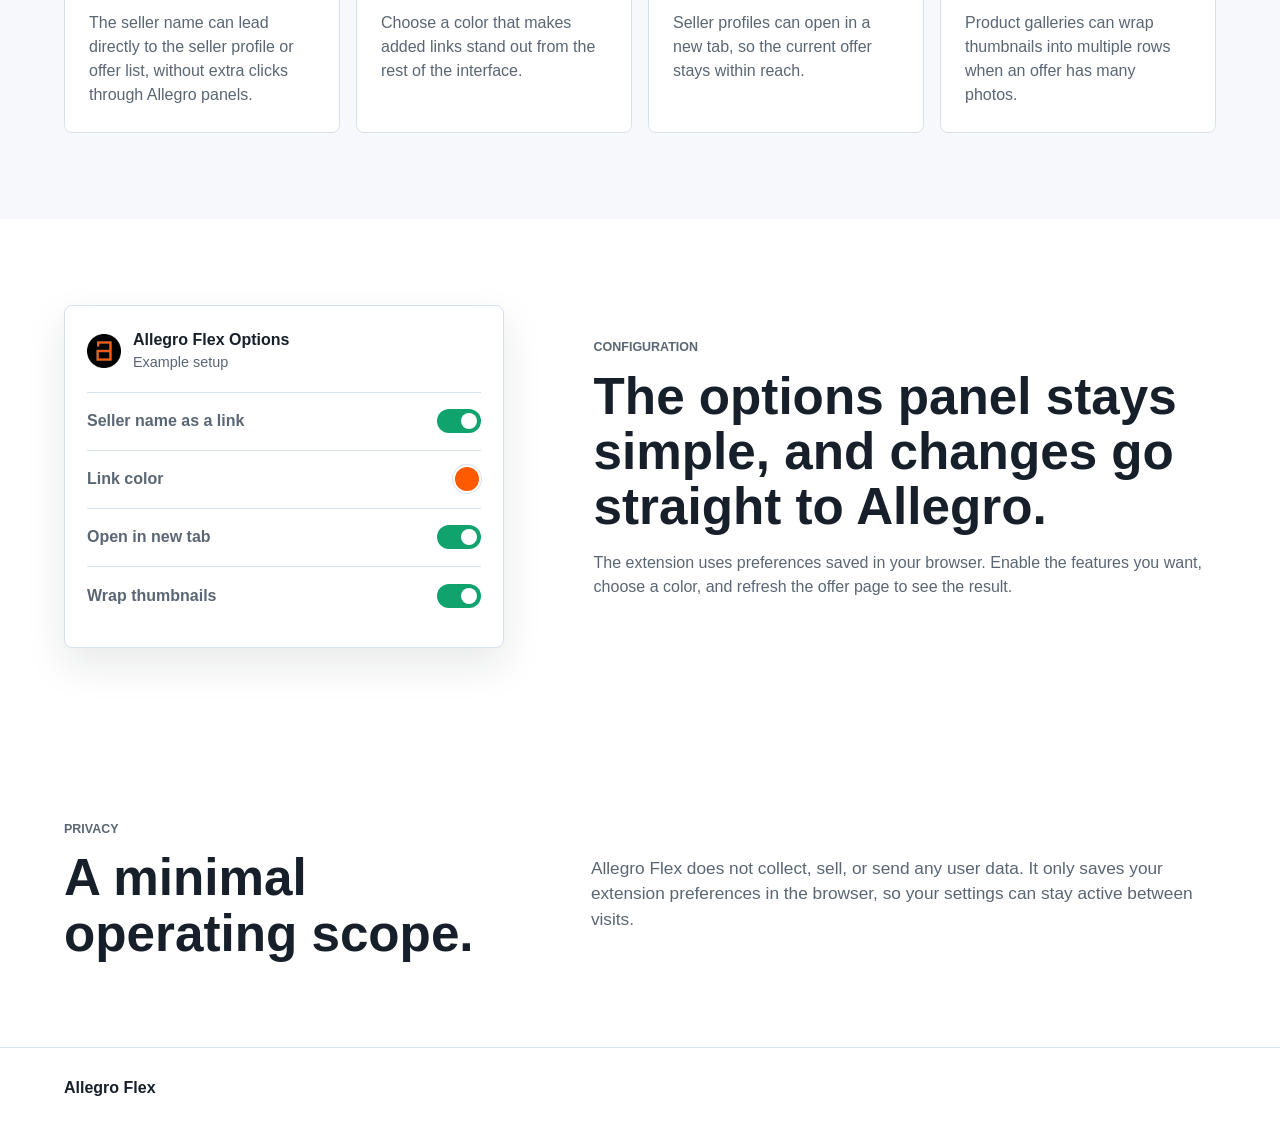
==== commit f032a13b: "Simplify and unify privacy statements across all languages in documentation" ====
--- a/docs/index.html
+++ b/docs/index.html
@@ -168,7 +168,7 @@
       <p class="eyebrow" data-i18n="privacyEyebrow">Privacy</p>
       <h2 id="privacy-title" data-i18n="privacyTitle">A minimal operating scope.</h2>
     </div>
-    <p><span data-i18n="privacyTextBefore">Allegro Flex runs on Allegro pages defined in the manifest and saves settings through the</span> <code>storage</code> <span data-i18n="privacyTextAfter">API. The code is local, readable, and easy to inspect before loading the extension.</span></p>
+    <p data-i18n="privacyText">Allegro Flex does not collect, sell, or send any user data. It only saves your extension preferences in the browser, so your settings can stay active between visits.</p>
   </section>
 </main>
 
